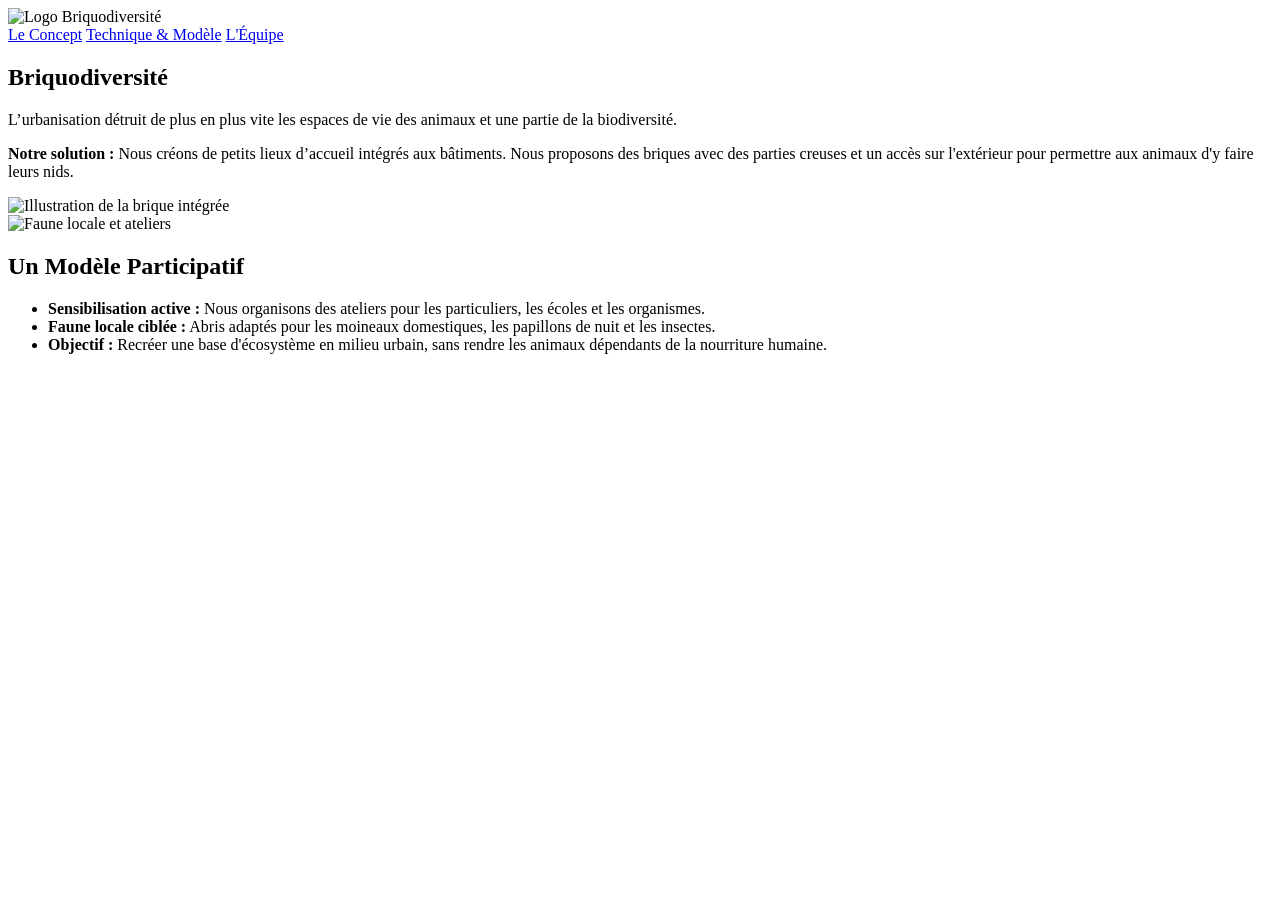
==== index.html @ e67adff9 "ajout des fichiers html" ====
<!DOCTYPE html>
<html lang="fr">
<head>
    <meta charset="UTF-8">
    <title>Briquodiversité - Accueil</title>
    <link rel="stylesheet" href="./assets/style/index.css">
</head>
<body>
    <header class="head">
        <img class="logo" src="./assets/pics/logofree.png" alt="Logo Briquodiversité">
        <nav class="headliens">
            <a href="index.html" class="active">Le Concept</a>
            <a href="technique.html">Technique & Modèle</a>
            <a href="equipe.html">L'Équipe</a>
        </nav>
    </header>

    <!-- Diapo 1 : Problème et Solution -->
    <section class="slide bg-light">
        <div class="text-content">
            <h1>Briquodiversité</h1>
            <p>L’urbanisation détruit de plus en plus vite les espaces de vie des animaux et une partie de la biodiversité.</p>
            <p><strong>Notre solution :</strong> Nous créons de petits lieux d’accueil intégrés aux bâtiments. Nous proposons des briques avec des parties creuses et un accès sur l'extérieur pour permettre aux animaux d'y faire leurs nids.</p>
        </div>
        <div class="image-content">
            <!-- Image suggérée : Ville vs Nature ou schéma d'une brique dans un mur -->
            <img src="./assets/pics/hirondelles.jpg" alt="Illustration de la brique intégrée">
        </div>
    </section>

    <!-- Diapo 2 : Ateliers et Faune -->
    <section class="slide bg-dark">
        <div class="image-content">
            <!-- Image suggérée : Moineau, papillon de nuit ou personnes en atelier -->
            <img src="./assets/pics/biodiversite.jpg" alt="Faune locale et ateliers">
        </div>
        <div class="text-content">
            <h2>Un Modèle Participatif</h2>
            <ul>
                <li><strong>Sensibilisation active :</strong> Nous organisons des ateliers pour les particuliers, les écoles et les organismes.</li>
                <li><strong>Faune locale ciblée :</strong> Abris adaptés pour les moineaux domestiques, les papillons de nuit et les insectes.</li>
                <li><strong>Objectif :</strong> Recréer une base d'écosystème en milieu urbain, sans rendre les animaux dépendants de la nourriture humaine.</li>
            </ul>
        </div>
    </section>
</body>
</html>
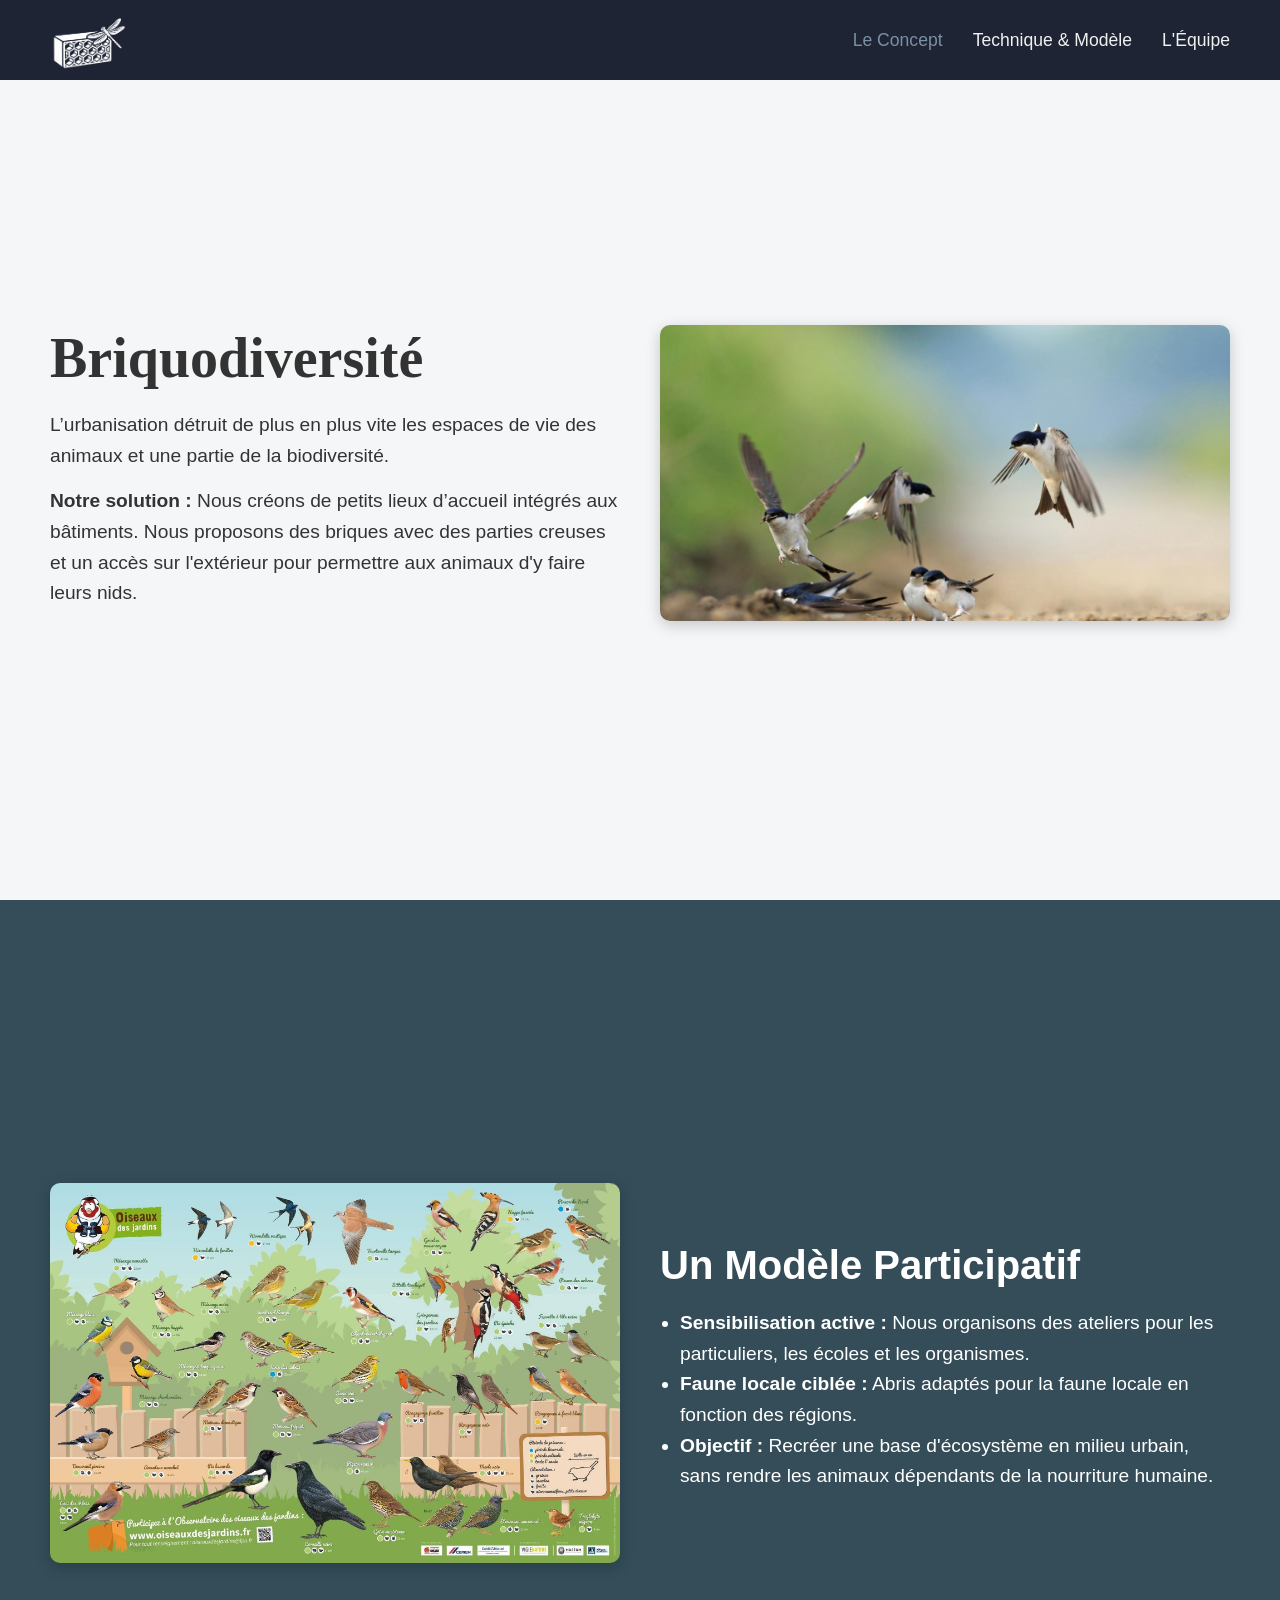
==== commit 762423ee: "Update index.html" ====
--- a/index.html
+++ b/index.html
@@ -38,10 +38,10 @@
             <h2>Un Modèle Participatif</h2>
             <ul>
                 <li><strong>Sensibilisation active :</strong> Nous organisons des ateliers pour les particuliers, les écoles et les organismes.</li>
-                <li><strong>Faune locale ciblée :</strong> Abris adaptés pour les moineaux domestiques, les papillons de nuit et les insectes.</li>
+                <li><strong>Faune locale ciblée :</strong> Abris adaptés pour la faune locale en fonction des régions.</li>
                 <li><strong>Objectif :</strong> Recréer une base d'écosystème en milieu urbain, sans rendre les animaux dépendants de la nourriture humaine.</li>
             </ul>
         </div>
     </section>
 </body>
-</html>+</html>
--- a/assets/style/index.css
+++ b/assets/style/index.css
@@ -0,0 +1,50 @@
+/* Réinitialisation et base */
+* { margin: 0; padding: 0; box-sizing: border-box; }
+body { font-family: 'Segoe UI', Tahoma, Geneva, Verdana, sans-serif; color: #333; }
+
+/* En-tête de navigation fixe */
+.head {
+    background-color: #1e2434;
+    height: 80px;
+    display: flex;
+    justify-content: space-between;
+    align-items: center;
+    padding: 0 50px;
+    position: fixed;
+    width: 100%;
+    top: 0;
+    z-index: 1000;
+}
+.logo { height: 60px; }
+.headliens { display: flex; gap: 30px; }
+.headliens a { color: #f0f0f0; text-decoration: none; font-size: 1.1rem; }
+.headliens a:hover, .headliens a.active { color: #7A90A4; }
+
+/* Structure des Diapositives (Sections) */
+.slide {
+    min-height: 100vh;
+    padding: 100px 50px 50px 50px; /* Espace pour le header fixe */
+    display: flex;
+    align-items: center;
+    justify-content: space-between;
+    gap: 40px;
+}
+/* Couleurs alternées pour différencier les diapos */
+.bg-light { background-color: #f4f6f8; }
+.bg-dark { background-color: #344D59; color: white; }
+
+/* Contenu des diapos */
+.text-content { flex: 1; }
+.text-content h1 { font-size: 3.5rem; margin-bottom: 20px; font-family: 'Georgia', serif; }
+.text-content h2 { font-size: 2.5rem; margin-bottom: 20px; }
+.text-content p, .text-content ul { font-size: 1.2rem; line-height: 1.6; margin-bottom: 15px; }
+.text-content ul { padding-left: 20px; }
+
+/* Images */
+.image-content { flex: 1; text-align: center; }
+.image-content img { max-width: 100%; max-height: 60vh; border-radius: 10px; box-shadow: 0 4px 15px rgba(0,0,0,0.2); }
+
+/* Grille pour l'équipe */
+.team-grid { display: flex; flex-wrap: wrap; gap: 20px; justify-content: center; margin-top: 30px; }
+.team-member { text-align: center; background: #fff; padding: 15px; border-radius: 10px; width: 200px; color: #333; }
+.team-member img { width: 100px; height: 100px; border-radius: 50%; object-fit: cover; margin-bottom: 10px; }
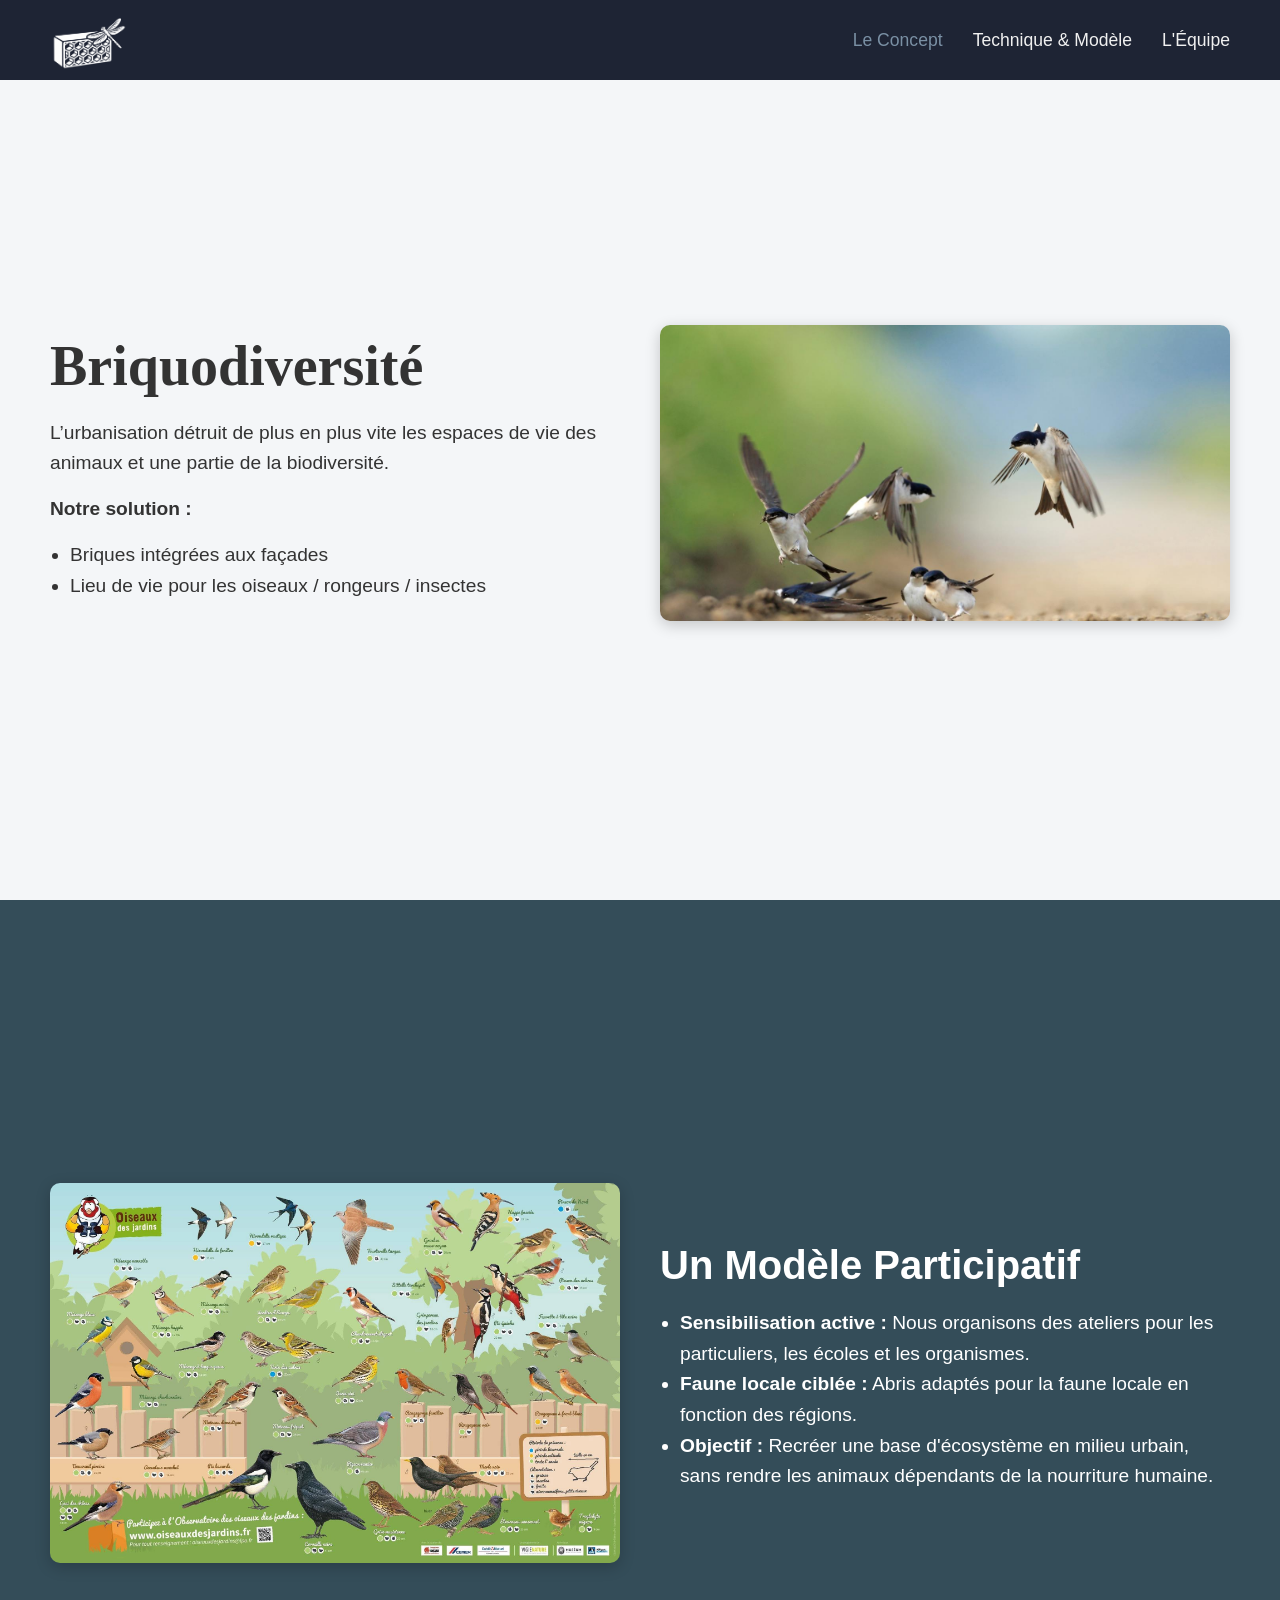
==== commit 3b8b8906: "Update index.html" ====
--- a/index.html
+++ b/index.html
@@ -4,6 +4,7 @@
     <meta charset="UTF-8">
     <title>Briquodiversité - Accueil</title>
     <link rel="stylesheet" href="./assets/style/index.css">
+    <link rel="icon" type="image/x-icon" href="./assets/pics/logofree.png">
 </head>
 <body>
     <header class="head">
@@ -20,7 +21,10 @@
         <div class="text-content">
             <h1>Briquodiversité</h1>
             <p>L’urbanisation détruit de plus en plus vite les espaces de vie des animaux et une partie de la biodiversité.</p>
-            <p><strong>Notre solution :</strong> Nous créons de petits lieux d’accueil intégrés aux bâtiments. Nous proposons des briques avec des parties creuses et un accès sur l'extérieur pour permettre aux animaux d'y faire leurs nids.</p>
+            <p><strong>Notre solution :</strong> <ul>
+                <li>Briques intégrées aux façades</li>
+                <li>Lieu de vie pour les oiseaux / rongeurs / insectes</li>
+            </ul></p>
         </div>
         <div class="image-content">
             <!-- Image suggérée : Ville vs Nature ou schéma d'une brique dans un mur -->
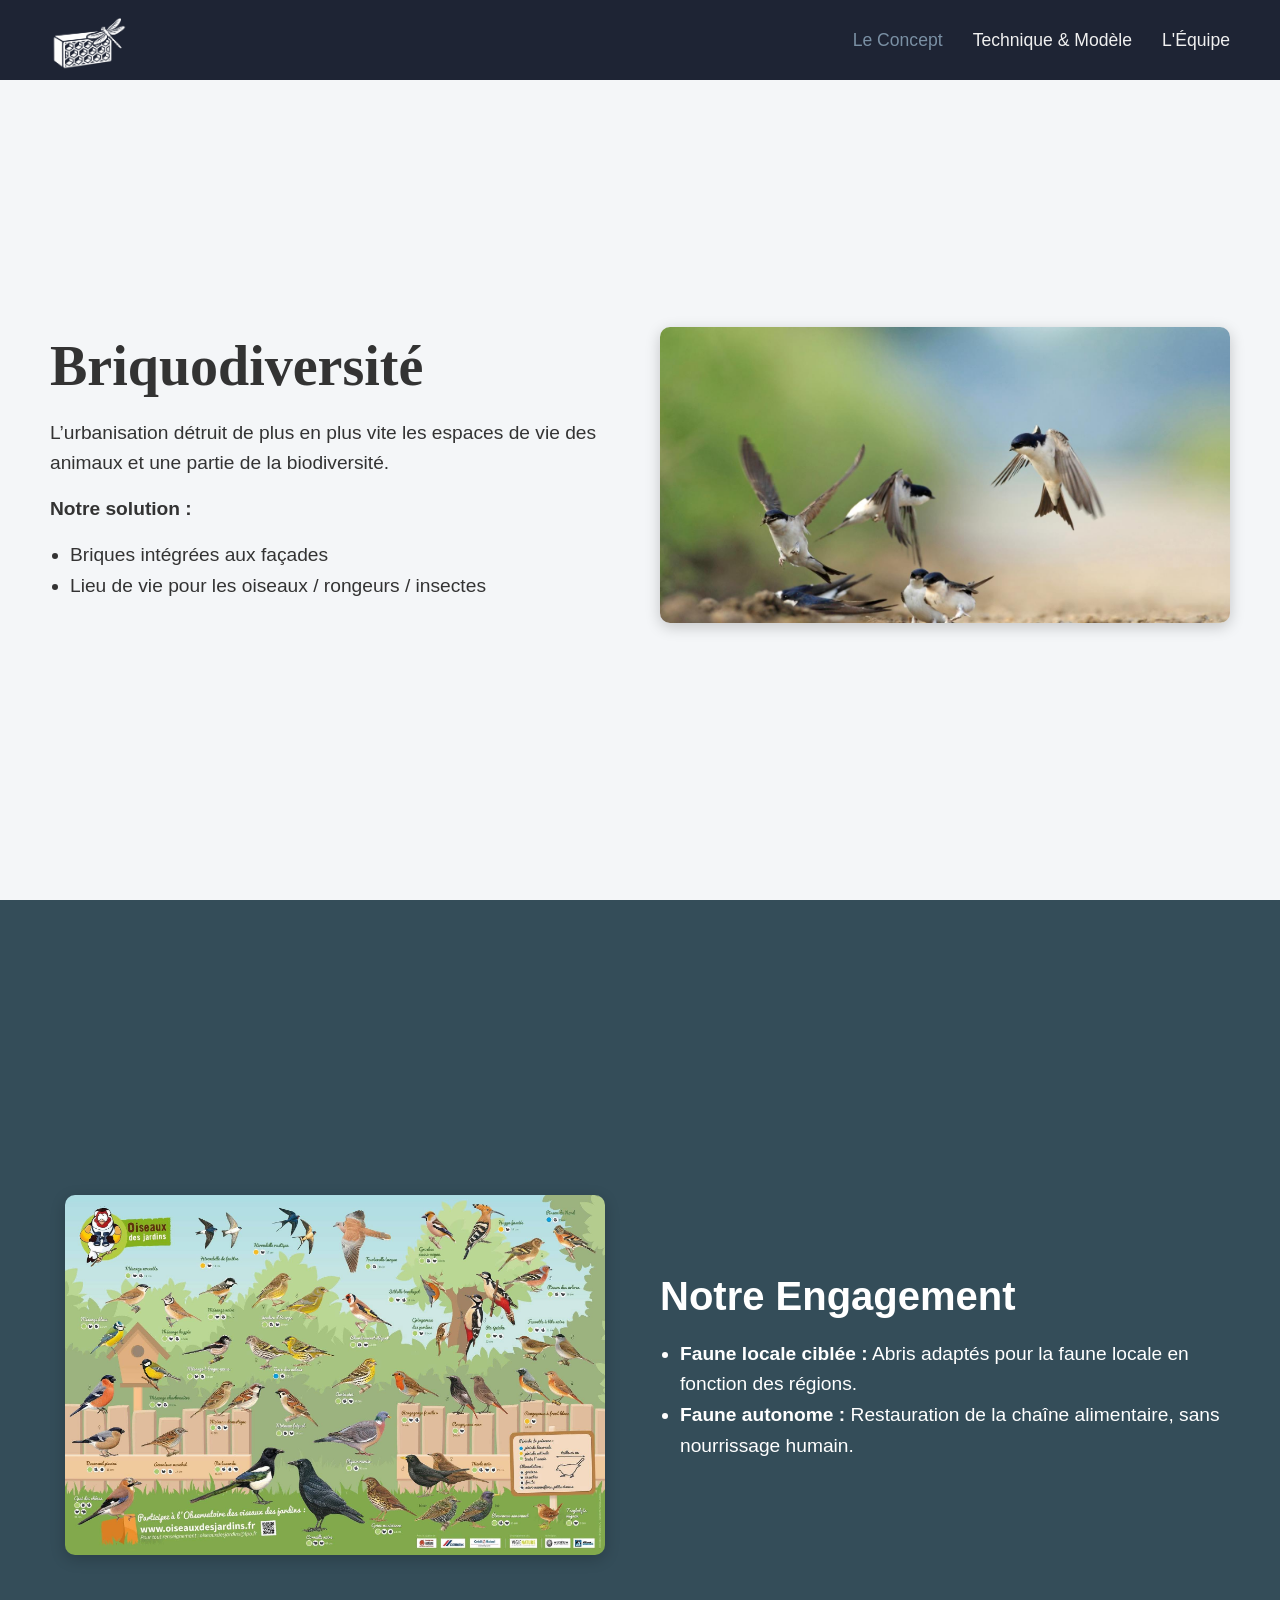
==== commit d084c74c: "Update index.html" ====
--- a/index.html
+++ b/index.html
@@ -39,11 +39,10 @@
             <img src="./assets/pics/biodiversite.jpg" alt="Faune locale et ateliers">
         </div>
         <div class="text-content">
-            <h2>Un Modèle Participatif</h2>
+            <h2>Notre Engagement</h2>
             <ul>
-                <li><strong>Sensibilisation active :</strong> Nous organisons des ateliers pour les particuliers, les écoles et les organismes.</li>
                 <li><strong>Faune locale ciblée :</strong> Abris adaptés pour la faune locale en fonction des régions.</li>
-                <li><strong>Objectif :</strong> Recréer une base d'écosystème en milieu urbain, sans rendre les animaux dépendants de la nourriture humaine.</li>
+                <li><strong>Faune autonome :</strong> Restauration de la chaîne alimentaire, sans nourrissage humain.</li>
             </ul>
         </div>
     </section>
--- a/assets/style/index.css
+++ b/assets/style/index.css
@@ -40,11 +40,25 @@
 .text-content p, .text-content ul { font-size: 1.2rem; line-height: 1.6; margin-bottom: 15px; }
 .text-content ul { padding-left: 20px; }
 
-/* Images */
-.image-content { flex: 1; text-align: center; }
-.image-content img { max-width: 100%; max-height: 60vh; border-radius: 10px; box-shadow: 0 4px 15px rgba(0,0,0,0.2); }
+/* Images - Modification pour permettre l'empilement vertical */
+.image-content { 
+    flex: 1; 
+    display: flex;
+    flex-direction: column; /* Empile les images l'une sous l'autre */
+    align-items: center;
+    justify-content: center;
+    gap: 20px; /* Espace de 20px entre les deux images */
+}
+
+.image-content img { 
+    max-width: 100%; 
+    /* Réduction de la hauteur max à 40vh pour s'assurer que 2 images rentrent sans déborder de l'écran */
+    max-height: 40vh; 
+    border-radius: 10px; 
+    box-shadow: 0 4px 15px rgba(0,0,0,0.2); 
+}
 
 /* Grille pour l'équipe */
 .team-grid { display: flex; flex-wrap: wrap; gap: 20px; justify-content: center; margin-top: 30px; }
 .team-member { text-align: center; background: #fff; padding: 15px; border-radius: 10px; width: 200px; color: #333; }
-.team-member img { width: 100px; height: 100px; border-radius: 50%; object-fit: cover; margin-bottom: 10px; }+.team-member img { width: 100px; height: 100px; border-radius: 50%; object-fit: cover; margin-bottom: 10px; }
